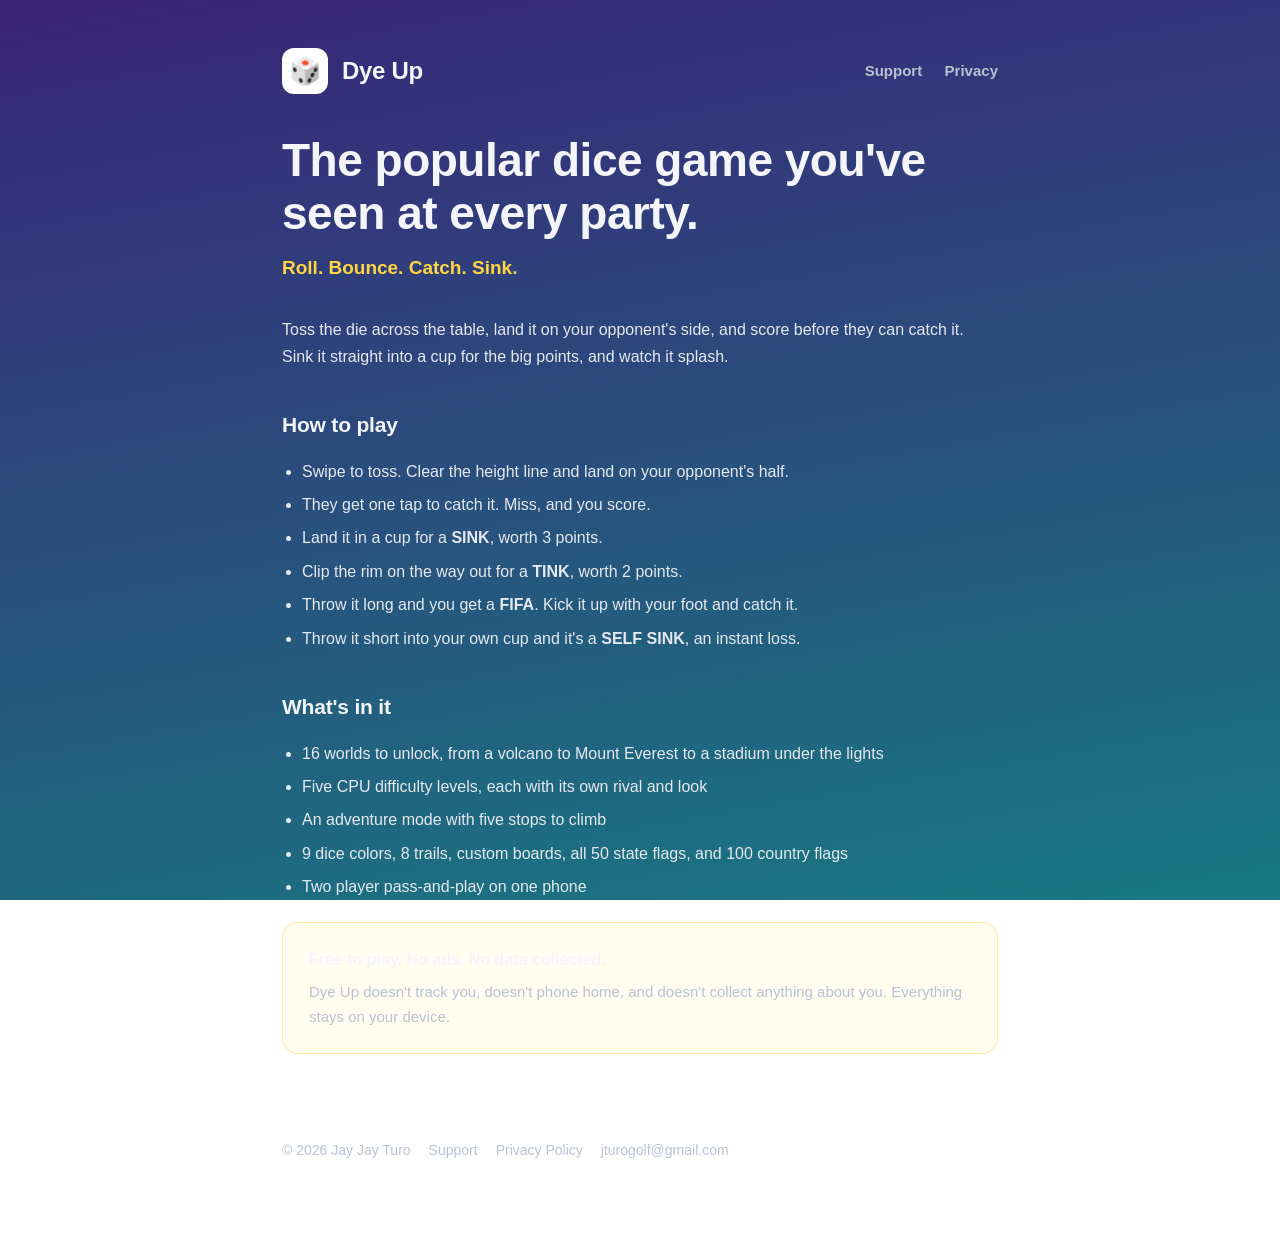
==== index.html @ 95a8c341 "Add files via upload" ====
<!DOCTYPE html>
<html lang="en">
<head>
<meta charset="utf-8">
<meta name="viewport" content="width=device-width, initial-scale=1">
<title>Dye Up — Beer Dice Toss Party Game</title>
<meta name="description" content="The popular dice game you've seen at every party, now on your phone. Roll, bounce, catch, and sink.">
<link rel="stylesheet" href="style.css">
</head>
<body>
<div class="wrap">

  <header class="site">
    <div class="mark">🎲</div>
    <div class="name">Dye Up</div>
    <nav>
      <a href="support.html">Support</a>
      <a href="privacy.html">Privacy</a>
    </nav>
  </header>

  <h1>The popular dice game you've seen at every party.</h1>
  <p class="tagline">Roll. Bounce. Catch. Sink.</p>

  <p>Toss the die across the table, land it on your opponent's side, and score before they can
  catch it. Sink it straight into a cup for the big points, and watch it splash.</p>

  <h2>How to play</h2>
  <ul>
    <li>Swipe to toss. Clear the height line and land on your opponent's half.</li>
    <li>They get one tap to catch it. Miss, and you score.</li>
    <li>Land it in a cup for a <strong>SINK</strong>, worth 3 points.</li>
    <li>Clip the rim on the way out for a <strong>TINK</strong>, worth 2 points.</li>
    <li>Throw it long and you get a <strong>FIFA</strong>. Kick it up with your foot and catch it.</li>
    <li>Throw it short into your own cup and it's a <strong>SELF SINK</strong>, an instant loss.</li>
  </ul>

  <h2>What's in it</h2>
  <ul>
    <li>16 worlds to unlock, from a volcano to Mount Everest to a stadium under the lights</li>
    <li>Five CPU difficulty levels, each with its own rival and look</li>
    <li>An adventure mode with five stops to climb</li>
    <li>9 dice colors, 8 trails, custom boards, all 50 state flags, and 100 country flags</li>
    <li>Two player pass-and-play on one phone</li>
  </ul>

  <div class="card good">
    <strong>Free to play. No ads. No data collected.</strong>
    <p class="muted" style="margin:6px 0 0">Dye Up doesn't track you, doesn't phone home, and
    doesn't collect anything about you. Everything stays on your device.</p>
  </div>

  <footer>
    <span>© 2026 Jay Jay Turo</span>
    <a href="support.html">Support</a>
    <a href="privacy.html">Privacy Policy</a>
    <a href="mailto:jturogolf@gmail.com">jturogolf@gmail.com</a>
  </footer>

</div>
</body>
</html>
---- style.css ----
:root {
  --bg-top: #3a2478;
  --bg-bot: #187a82;
  --card: rgba(255, 255, 255, 0.06);
  --line: rgba(255, 255, 255, 0.16);
  --text: #f4f5f8;
  --muted: #b9c2cf;
  --gold: #ffd640;
}

* { box-sizing: border-box; }

body {
  margin: 0;
  min-height: 100vh;
  font-family: -apple-system, BlinkMacSystemFont, "Segoe UI", Roboto, Helvetica, Arial, sans-serif;
  color: var(--text);
  background: linear-gradient(170deg, var(--bg-top) 0%, var(--bg-bot) 100%);
  background-attachment: fixed;
  line-height: 1.65;
  -webkit-font-smoothing: antialiased;
}

.wrap {
  max-width: 760px;
  margin: 0 auto;
  padding: 48px 22px 90px;
}

header.site {
  display: flex;
  align-items: center;
  gap: 14px;
  margin-bottom: 40px;
}

header.site .mark {
  width: 46px; height: 46px;
  border-radius: 12px;
  background: #fff;
  display: grid; place-items: center;
  font-size: 26px;
  flex: none;
}

header.site .name {
  font-size: 24px;
  font-weight: 800;
  letter-spacing: -0.3px;
}

nav a {
  color: var(--muted);
  text-decoration: none;
  font-weight: 600;
  font-size: 15px;
  margin-left: 18px;
}
nav a:hover { color: #fff; }
nav { margin-left: auto; }

h1 {
  font-size: clamp(32px, 6vw, 46px);
  line-height: 1.15;
  margin: 0 0 12px;
  letter-spacing: -0.5px;
}

.tagline {
  color: var(--gold);
  font-size: 19px;
  font-weight: 600;
  margin: 0 0 34px;
}

h2 {
  font-size: 21px;
  margin: 38px 0 10px;
  letter-spacing: -0.2px;
}

p, li { color: #e6e9ef; }
.muted { color: var(--muted); font-size: 15px; }

ul { padding-left: 20px; }
li { margin: 7px 0; }

.card {
  background: var(--card);
  border: 1px solid var(--line);
  border-radius: 16px;
  padding: 24px 26px;
  margin: 22px 0;
  backdrop-filter: blur(6px);
}

.card.good {
  border-color: rgba(255, 214, 64, 0.45);
  background: rgba(255, 214, 64, 0.08);
}

a { color: var(--gold); }

.btn {
  display: inline-block;
  background: var(--gold);
  color: #1c1300;
  font-weight: 800;
  text-decoration: none;
  padding: 13px 26px;
  border-radius: 999px;
  margin-top: 8px;
}

footer {
  margin-top: 60px;
  padding-top: 24px;
  border-top: 1px solid var(--line);
  color: var(--muted);
  font-size: 14px;
  display: flex;
  gap: 18px;
  flex-wrap: wrap;
}
footer a { color: var(--muted); text-decoration: none; }
footer a:hover { color: #fff; }

@media (max-width: 520px) {
  nav a { margin-left: 12px; font-size: 14px; }
  header.site { flex-wrap: wrap; }
}
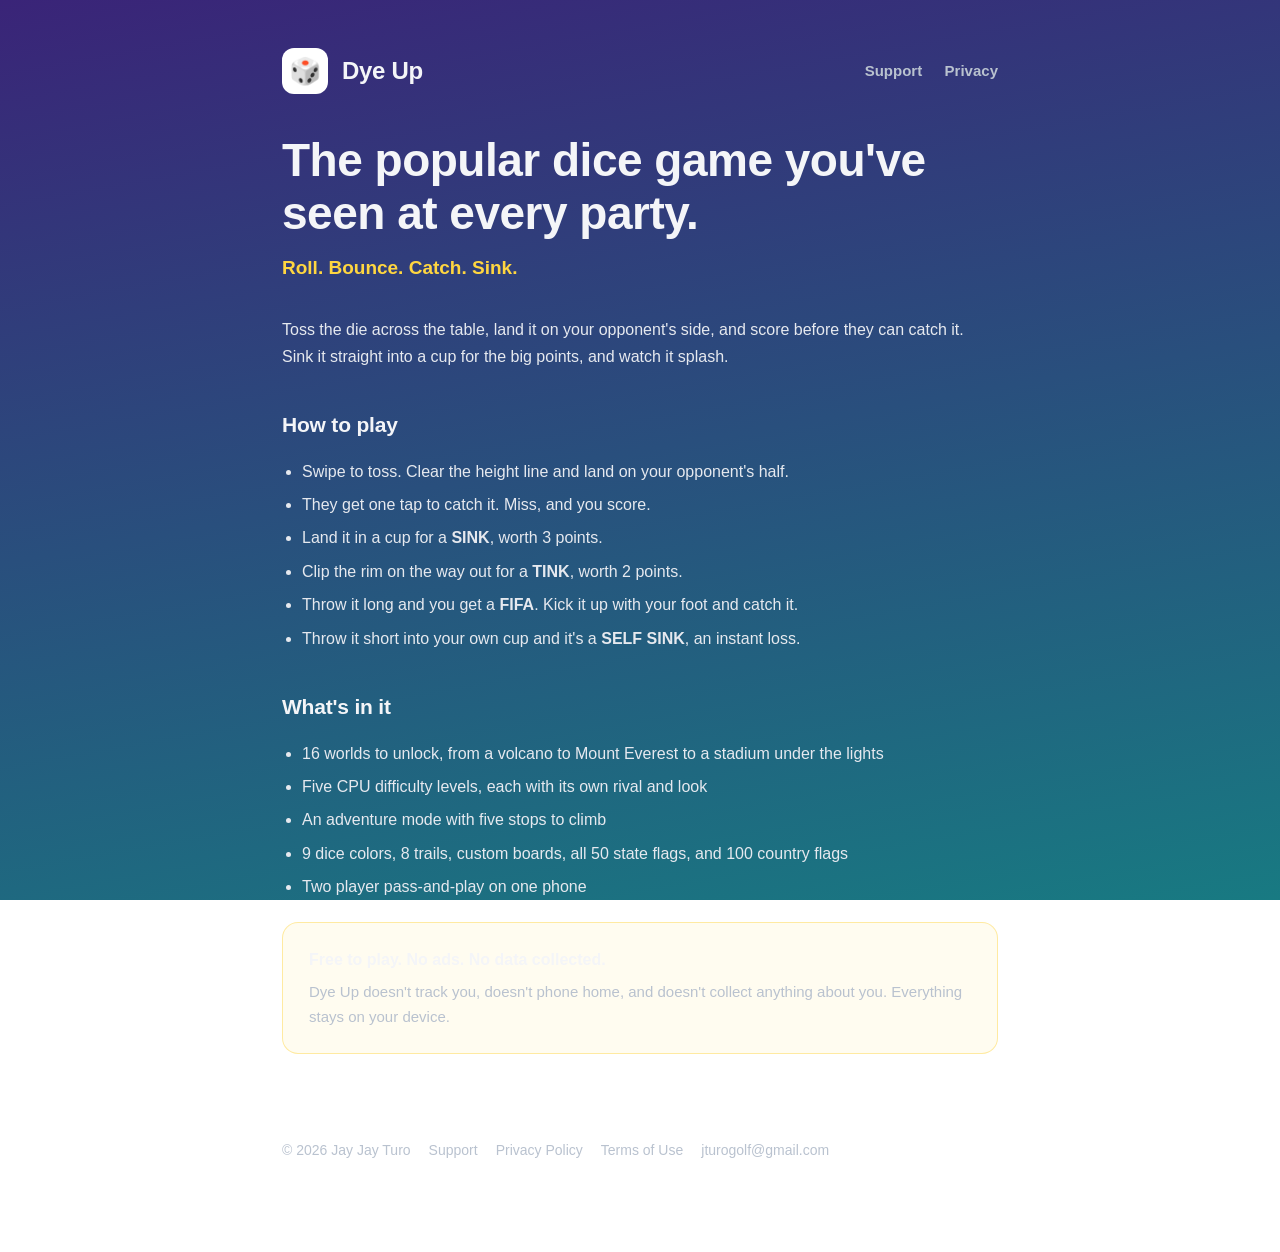
==== commit f947b26b: "Add files via upload" ====
--- a/index.html
+++ b/index.html
@@ -54,6 +54,7 @@
     <span>© 2026 Jay Jay Turo</span>
     <a href="support.html">Support</a>
     <a href="privacy.html">Privacy Policy</a>
+    <a href="terms.html">Terms of Use</a>
     <a href="mailto:jturogolf@gmail.com">jturogolf@gmail.com</a>
   </footer>
 
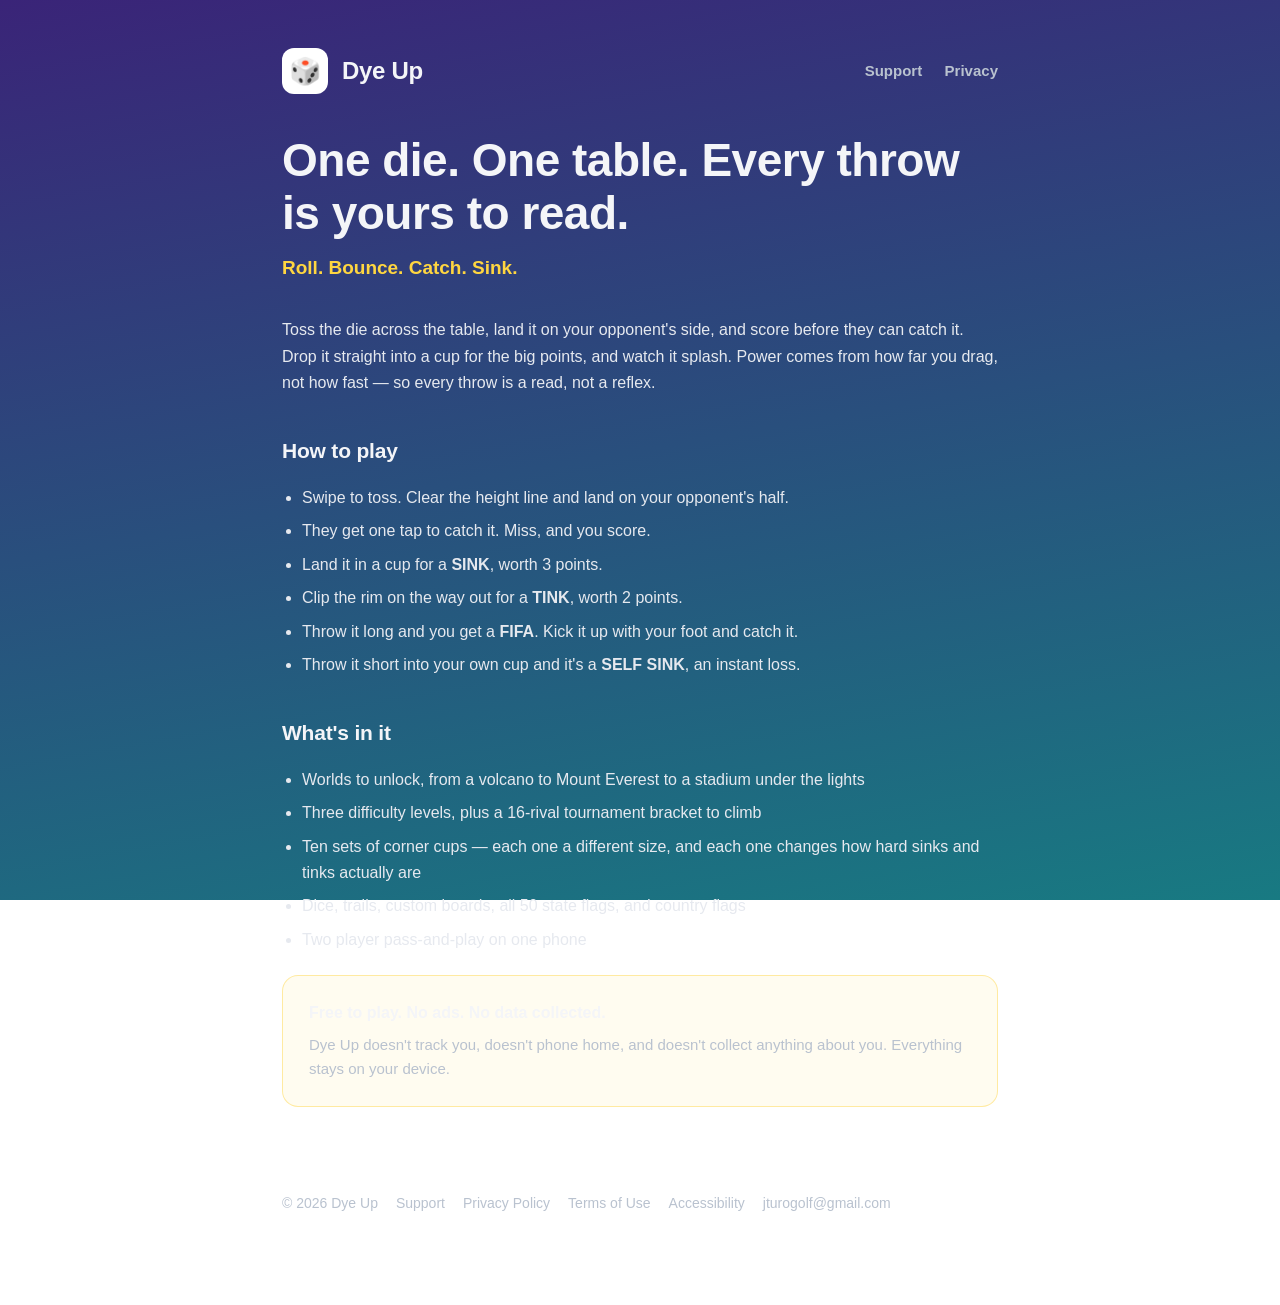
==== commit f594a26f: "Sync site with app: updated terms and privacy, accessibility statement, skill-game positioning" ====
--- a/index.html
+++ b/index.html
@@ -3,8 +3,8 @@
 <head>
 <meta charset="utf-8">
 <meta name="viewport" content="width=device-width, initial-scale=1">
-<title>Dye Up — Beer Dice Toss Party Game</title>
-<meta name="description" content="The popular dice game you've seen at every party, now on your phone. Roll, bounce, catch, and sink.">
+<title>Dye Up — Dice Toss Skill Game</title>
+<meta name="description" content="A skill-based dice toss game for iPhone and iPad. Read the arc, clear the height line, land it on their side — and sink it if you can.">
 <link rel="stylesheet" href="style.css">
 </head>
 <body>
@@ -19,11 +19,12 @@
     </nav>
   </header>
 
-  <h1>The popular dice game you've seen at every party.</h1>
+  <h1>One die. One table. Every throw is yours to read.</h1>
   <p class="tagline">Roll. Bounce. Catch. Sink.</p>
 
   <p>Toss the die across the table, land it on your opponent's side, and score before they can
-  catch it. Sink it straight into a cup for the big points, and watch it splash.</p>
+  catch it. Drop it straight into a cup for the big points, and watch it splash. Power comes from
+  how far you drag, not how fast &mdash; so every throw is a read, not a reflex.</p>
 
   <h2>How to play</h2>
   <ul>
@@ -37,10 +38,11 @@
 
   <h2>What's in it</h2>
   <ul>
-    <li>16 worlds to unlock, from a volcano to Mount Everest to a stadium under the lights</li>
-    <li>Five CPU difficulty levels, each with its own rival and look</li>
-    <li>An adventure mode with five stops to climb</li>
-    <li>9 dice colors, 8 trails, custom boards, all 50 state flags, and 100 country flags</li>
+    <li>Worlds to unlock, from a volcano to Mount Everest to a stadium under the lights</li>
+    <li>Three difficulty levels, plus a 16-rival tournament bracket to climb</li>
+    <li>Ten sets of corner cups &mdash; each one a different size, and each one changes how hard
+        sinks and tinks actually are</li>
+    <li>Dice, trails, custom boards, all 50 state flags, and country flags</li>
     <li>Two player pass-and-play on one phone</li>
   </ul>
 
@@ -51,10 +53,11 @@
   </div>
 
   <footer>
-    <span>© 2026 Jay Jay Turo</span>
+    <span>© 2026 Dye Up</span>
     <a href="support.html">Support</a>
     <a href="privacy.html">Privacy Policy</a>
     <a href="terms.html">Terms of Use</a>
+    <a href="accessibility.html">Accessibility</a>
     <a href="mailto:jturogolf@gmail.com">jturogolf@gmail.com</a>
   </footer>
 
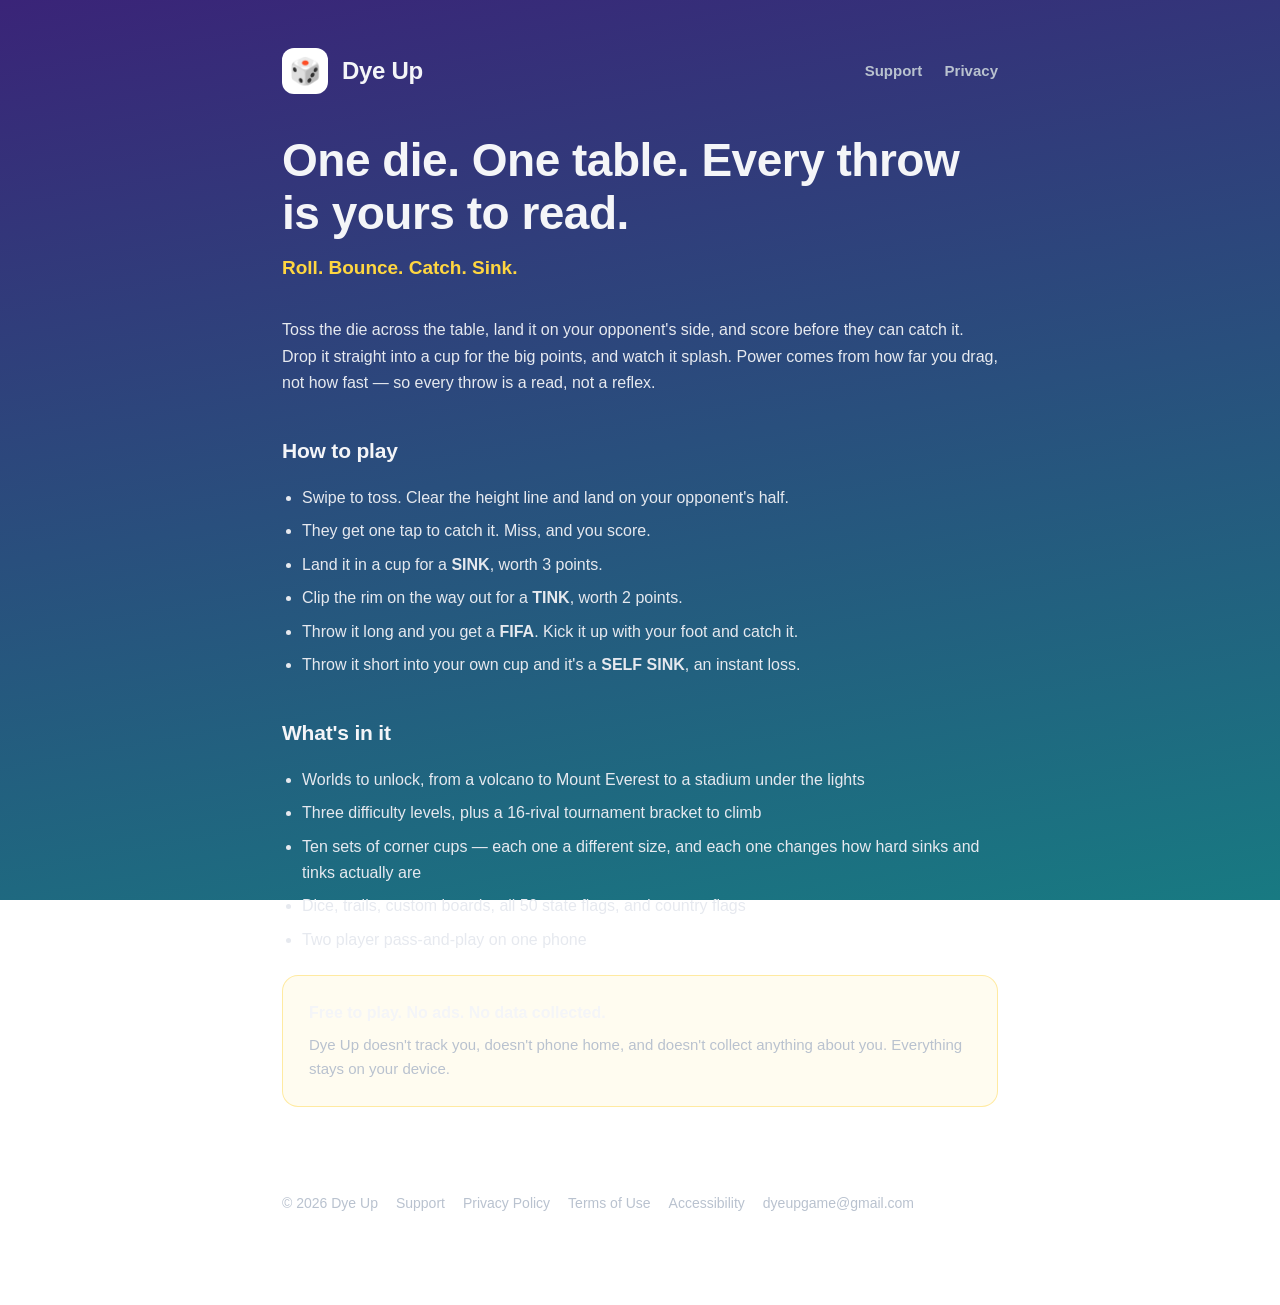
==== commit d1ab0697: "Update contact email to dyeupgame@gmail.com across all pages" ====
--- a/index.html
+++ b/index.html
@@ -58,7 +58,7 @@
     <a href="privacy.html">Privacy Policy</a>
     <a href="terms.html">Terms of Use</a>
     <a href="accessibility.html">Accessibility</a>
-    <a href="mailto:jturogolf@gmail.com">jturogolf@gmail.com</a>
+    <a href="mailto:dyeupgame@gmail.com">dyeupgame@gmail.com</a>
   </footer>
 
 </div>
